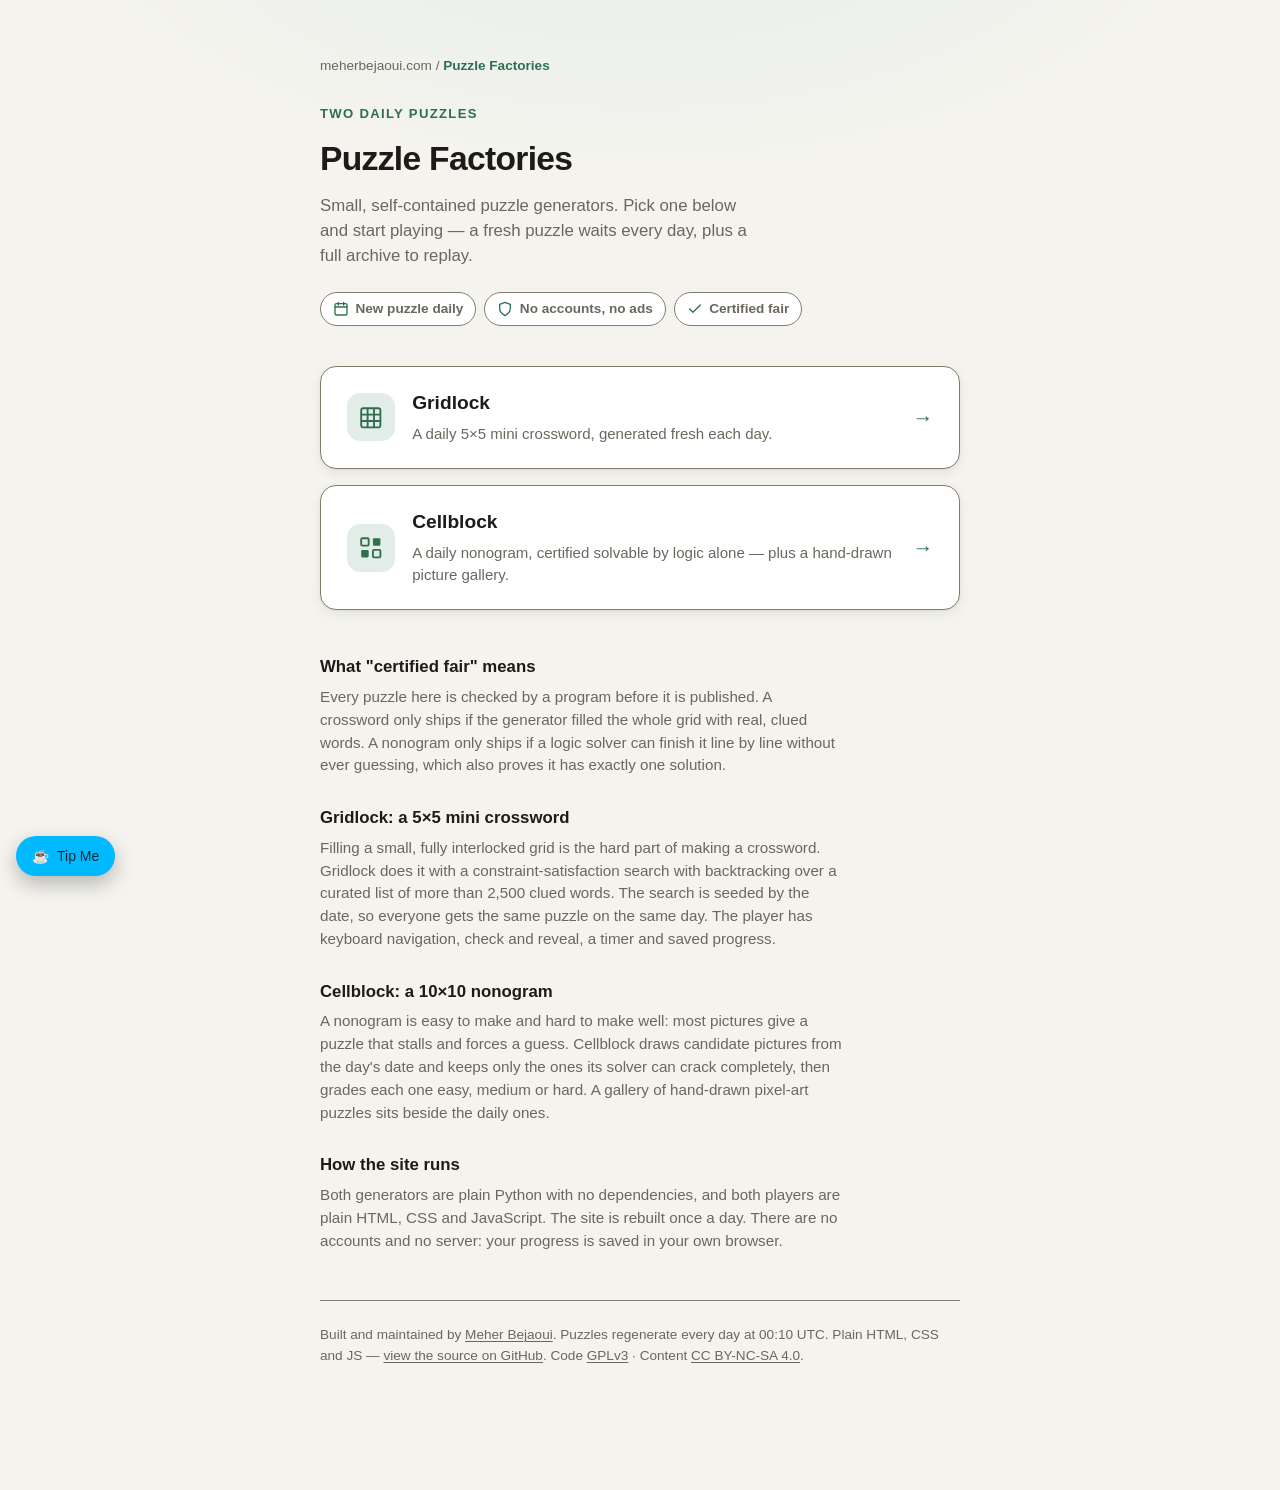
==== index.html @ 280caa53 "Give every page readable text before the player mounts Puzzle pages shipped as an empty mount point " ====
<!doctype html>
<html lang="en">
<head>
<meta charset="utf-8">
<meta name="viewport" content="width=device-width, initial-scale=1">
<meta name="description" content="Two small daily-puzzle generators — a mini crossword and a nonogram — with certified-fair archives. No accounts, no ads.">
<meta name="referrer" content="strict-origin-when-cross-origin">
<meta http-equiv="Content-Security-Policy" content="default-src 'none'; script-src 'self' 'unsafe-inline' https://ko-fi.com https://*.ko-fi.com; style-src 'self' 'unsafe-inline' https://ko-fi.com https://*.ko-fi.com; font-src https://ko-fi.com https://*.ko-fi.com; img-src 'self' data: https://ko-fi.com https://*.ko-fi.com; frame-src https://ko-fi.com https://*.ko-fi.com; connect-src https://ko-fi.com https://*.ko-fi.com; base-uri 'none'; form-action 'none';">
<title>Puzzle Factories</title>
<style>
  :root {
    color-scheme: light dark;
    --bg: #f4f3ee;
    --surface: #ffffff;
    --border: #847d6c;
    --text: #1c1b18;
    --text-muted: #6b675e;
    --accent: #2f6f4f;
    --accent-soft: #e3ede7;
    --accent-contrast: #ffffff;
    --focus: #1a5c3a;
    --shadow: 0 1px 2px rgba(28, 27, 24, 0.06), 0 4px 12px rgba(28, 27, 24, 0.07);
    --shadow-hover: 0 2px 4px rgba(28, 27, 24, 0.08), 0 10px 24px rgba(28, 27, 24, 0.1);
  }

  @media (prefers-color-scheme: dark) {
    :root {
      --bg: #17181a;
      --surface: #201f22;
      --border: #777265;
      --text: #f4f3ef;
      --text-muted: #b7b3a8;
      --accent: #7fd4a6;
      --accent-soft: #1e3129;
      --accent-contrast: #08130d;
      --focus: #8fe0b3;
      --shadow: 0 1px 2px rgba(0, 0, 0, 0.4), 0 4px 16px rgba(0, 0, 0, 0.35);
      --shadow-hover: 0 2px 6px rgba(0, 0, 0, 0.45), 0 14px 32px rgba(0, 0, 0, 0.4);
    }
  }

  * {
    box-sizing: border-box;
  }

  body {
    font-family: -apple-system, BlinkMacSystemFont, "Segoe UI", Roboto, Helvetica, Arial,
      sans-serif;
    line-height: 1.5;
    max-width: 680px;
    margin: 0 auto;
    padding: 3.5rem 1.25rem 3rem;
    color: var(--text);
    background:
      radial-gradient(ellipse 900px 480px at 50% -10%, var(--accent-soft), transparent 65%),
      var(--bg);
  }

  :focus-visible {
    outline: 3px solid var(--focus);
    outline-offset: 2px;
    border-radius: 2px;
  }

  .eyebrow {
    display: block;
    color: var(--accent);
    font-size: 0.82rem;
    font-weight: 700;
    text-transform: uppercase;
    letter-spacing: 0.1em;
    margin-bottom: 0.6rem;
  }

  h1 {
    font-size: 2.1rem;
    font-weight: 800;
    letter-spacing: -0.02em;
    margin: 0 0 0.55rem;
  }

  p.lede {
    color: var(--text-muted);
    margin-top: 0;
    margin-bottom: 1.5rem;
    font-size: 1.05rem;
    max-width: 46ch;
  }

  .features {
    display: flex;
    flex-wrap: wrap;
    gap: 0.5rem;
    list-style: none;
    padding: 0;
    margin: 0 0 2.5rem;
  }

  .features li {
    display: inline-flex;
    align-items: center;
    gap: 0.4rem;
    padding: 0.35rem 0.75rem;
    border-radius: 999px;
    background: var(--surface);
    border: 1px solid var(--border);
    color: var(--text-muted);
    font-size: 0.85rem;
    font-weight: 600;
  }

  .features svg {
    width: 1rem;
    height: 1rem;
    color: var(--accent);
    flex: 0 0 auto;
  }

  .cards {
    display: grid;
    gap: 1rem;
  }

  a.card {
    display: flex;
    align-items: center;
    gap: 1.1rem;
    padding: 1.4rem 1.6rem;
    border: 1px solid var(--border);
    border-radius: 1rem;
    text-decoration: none;
    color: inherit;
    background: var(--surface);
    box-shadow: var(--shadow);
    transition: border-color 0.15s ease, transform 0.15s ease, box-shadow 0.15s ease;
  }

  a.card:hover {
    border-color: var(--accent);
    transform: translateY(-2px);
    box-shadow: var(--shadow-hover);
  }

  a.card:hover .card-arrow {
    transform: translateX(3px);
  }

  @media (prefers-reduced-motion: reduce) {
    a.card,
    .card-arrow {
      transition: none;
    }

    a.card:hover {
      transform: none;
    }
  }

  .card-icon {
    flex: 0 0 auto;
    width: 3rem;
    height: 3rem;
    display: flex;
    align-items: center;
    justify-content: center;
    border-radius: 0.85rem;
    background: var(--accent-soft);
    color: var(--accent);
  }

  .card-icon svg {
    width: 1.6rem;
    height: 1.6rem;
  }

  a.card .card-body {
    flex: 1 1 auto;
    min-width: 0;
  }

  a.card h2 {
    margin: 0 0 0.3rem;
    font-size: 1.2rem;
    font-weight: 700;
    color: var(--text);
  }

  a.card p {
    margin: 0;
    font-size: 0.94rem;
    color: var(--text-muted);
  }

  .card-arrow {
    flex: 0 0 auto;
    color: var(--accent);
    font-size: 1.3rem;
    transition: transform 0.15s ease;
  }

  .about {
    margin-top: 2.75rem;
  }

  .about h2 {
    font-size: 1.05rem;
    font-weight: 700;
    margin: 1.75rem 0 0.4rem;
  }

  .about p {
    margin: 0 0 0.75rem;
    color: var(--text-muted);
    font-size: 0.95rem;
    max-width: 62ch;
  }

  footer {
    margin-top: 3rem;
    padding-top: 1.5rem;
    border-top: 1px solid var(--border);
    color: var(--text-muted);
    font-size: 0.85rem;
  }

  footer a {
    color: var(--text-muted);
    text-decoration: underline;
    text-underline-offset: 2px;
  }

  footer a:hover {
    color: var(--accent);
  }

  .pf-crumbs {
    font-size: 0.85rem;
    margin-bottom: 1.75rem;
    color: var(--text-muted);
  }

  .pf-crumbs a {
    color: var(--text-muted);
    text-decoration: none;
    padding: 0.2rem 0.3rem;
    margin: -0.2rem -0.3rem;
    border-radius: 0.3rem;
  }

  .pf-crumbs a:hover {
    text-decoration: underline;
  }

  .pf-crumbs a.current {
    color: var(--accent);
    font-weight: 600;
  }
</style>
</head>
<body>
<nav class="pf-crumbs" aria-label="Breadcrumb">
  <a href="https://www.meherbejaoui.com/">meherbejaoui.com</a>
  <span aria-hidden="true">/</span>
  <a href="./" class="current">Puzzle Factories</a>
</nav>
<span class="eyebrow">Two daily puzzles</span>
<h1>Puzzle Factories</h1>
<p class="lede">Small, self-contained puzzle generators. Pick one below and start playing &mdash; a fresh puzzle waits every day, plus a full archive to replay.</p>
<ul class="features">
  <li>
    <svg viewBox="0 0 24 24" fill="none" stroke="currentColor" stroke-width="2" stroke-linecap="round" stroke-linejoin="round" aria-hidden="true">
      <rect x="3" y="4" width="18" height="17" rx="2"></rect>
      <path d="M3 9h18M8 2v4M16 2v4"></path>
    </svg>
    New puzzle daily
  </li>
  <li>
    <svg viewBox="0 0 24 24" fill="none" stroke="currentColor" stroke-width="2" stroke-linecap="round" stroke-linejoin="round" aria-hidden="true">
      <path d="M12 2 4 5v6c0 5 3.4 8.5 8 11 4.6-2.5 8-6 8-11V5z"></path>
    </svg>
    No accounts, no ads
  </li>
  <li>
    <svg viewBox="0 0 24 24" fill="none" stroke="currentColor" stroke-width="2" stroke-linecap="round" stroke-linejoin="round" aria-hidden="true">
      <path d="M20 6 9 17l-5-5"></path>
    </svg>
    Certified fair
  </li>
</ul>
<div class="cards">
  <a class="card" href="gridlock/">
    <span class="card-icon">
      <svg viewBox="0 0 24 24" fill="none" stroke="currentColor" stroke-width="1.75" aria-hidden="true">
        <rect x="3" y="3" width="18" height="18" rx="2"></rect>
        <path d="M3 9h18M3 15h18M9 3v18M15 3v18"></path>
      </svg>
    </span>
    <span class="card-body">
      <h2>Gridlock</h2>
      <p>A daily 5&times;5 mini crossword, generated fresh each day.</p>
    </span>
    <span class="card-arrow" aria-hidden="true">&rarr;</span>
  </a>
  <a class="card" href="cellblock/">
    <span class="card-icon">
      <svg viewBox="0 0 24 24" fill="none" stroke="currentColor" stroke-width="1.75" aria-hidden="true">
        <rect x="3" y="3" width="7" height="7" rx="1"></rect>
        <rect x="14" y="3" width="7" height="7" rx="1" fill="currentColor" stroke="none"></rect>
        <rect x="3" y="14" width="7" height="7" rx="1" fill="currentColor" stroke="none"></rect>
        <rect x="14" y="14" width="7" height="7" rx="1"></rect>
      </svg>
    </span>
    <span class="card-body">
      <h2>Cellblock</h2>
      <p>A daily nonogram, certified solvable by logic alone &mdash; plus a hand-drawn picture gallery.</p>
    </span>
    <span class="card-arrow" aria-hidden="true">&rarr;</span>
  </a>
</div>
<section class="about">
  <h2>What "certified fair" means</h2>
  <p>Every puzzle here is checked by a program before it is published. A crossword
  only ships if the generator filled the whole grid with real, clued words. A nonogram
  only ships if a logic solver can finish it line by line without ever guessing, which
  also proves it has exactly one solution.</p>
  <h2>Gridlock: a 5&times;5 mini crossword</h2>
  <p>Filling a small, fully interlocked grid is the hard part of making a crossword.
  Gridlock does it with a constraint-satisfaction search with backtracking over a curated
  list of more than 2,500 clued words. The search is seeded by the date, so everyone gets
  the same puzzle on the same day. The player has keyboard navigation, check and reveal,
  a timer and saved progress.</p>
  <h2>Cellblock: a 10&times;10 nonogram</h2>
  <p>A nonogram is easy to make and hard to make well: most pictures give a puzzle that
  stalls and forces a guess. Cellblock draws candidate pictures from the day's date and
  keeps only the ones its solver can crack completely, then grades each one easy, medium
  or hard. A gallery of hand-drawn pixel-art puzzles sits beside the daily ones.</p>
  <h2>How the site runs</h2>
  <p>Both generators are plain Python with no dependencies, and both players are plain
  HTML, CSS and JavaScript. The site is rebuilt once a day. There are no accounts and no
  server: your progress is saved in your own browser.</p>
</section>
<footer>
  Built and maintained by <a href="https://www.meherbejaoui.com/">Meher Bejaoui</a>.
  Puzzles regenerate every day at 00:10 UTC. Plain HTML, CSS and JS &mdash;
  <a href="https://github.com/meherbejaoui/puzzlefactory">view the source on GitHub</a>.
  Code <a href="LICENSE">GPLv3</a> &middot; Content <a href="LICENSE-CONTENT.md">CC BY-NC-SA 4.0</a>.
</footer>
<script>
(function () {
  // Click-to-load "Tip Me" Ko-fi button, matching the one on meherbejaoui.com
  // and its other sub-sites. Nothing from Ko-fi loads until this placeholder
  // is clicked -- it is ours, costs nothing, and sets no cookie. On click it
  // injects Ko-fi's real overlay-widget.js and calls kofiWidgetOverlay.draw(),
  // which renders Ko-fi's own floating button in roughly the same spot; this
  // placeholder then removes itself.
  var KOFI_RESERVED_HEIGHT = 76;

  function init() {
    var btn = document.createElement("button");
    btn.type = "button";
    btn.id = "kofi-float-trigger";
    btn.setAttribute("aria-label", "Support me on Ko-fi");
    btn.style.position = "fixed";
    btn.style.left = "16px";
    btn.style.bottom = "24px";
    btn.style.zIndex = "40";
    btn.style.display = "flex";
    btn.style.alignItems = "center";
    btn.style.gap = "8px";
    btn.style.borderRadius = "999px";
    btn.style.border = "none";
    btn.style.padding = "12px 16px";
    btn.style.fontFamily = "-apple-system, BlinkMacSystemFont, 'Segoe UI', Roboto, Helvetica, Arial, sans-serif";
    btn.style.fontSize = "14px";
    btn.style.fontWeight = "500";
    // Dark navy on the #00b9fe brand blue: ~6.7:1 contrast, passes WCAG AA.
    btn.style.color = "#0a2a33";
    btn.style.background = "#00b9fe";
    btn.style.boxShadow = "0 8px 20px rgba(0,0,0,.25)";
    btn.style.cursor = "pointer";

    var icon = document.createElement("span");
    icon.setAttribute("aria-hidden", "true");
    icon.textContent = "☕";
    var label = document.createElement("span");
    label.textContent = "Tip Me";
    btn.appendChild(icon);
    btn.appendChild(label);

    var spacer = document.createElement("div");
    spacer.setAttribute("aria-hidden", "true");
    spacer.style.height = KOFI_RESERVED_HEIGHT + "px";

    var loading = false;
    btn.addEventListener("click", function () {
      if (loading) return;
      loading = true;
      btn.disabled = true;
      btn.style.cursor = "wait";

      var script = document.createElement("script");
      script.src = "https://storage.ko-fi.com/cdn/scripts/overlay-widget.js";
      script.referrerPolicy = "strict-origin-when-cross-origin";
      script.onload = function () {
        var overlay = window.kofiWidgetOverlay;
        var drew = false;
        if (overlay && typeof overlay.draw === "function") {
          try {
            overlay.draw("meherbejaoui", {
              type: "floating-chat",
              "floating-chat.donateButton.text": "Tip Me",
              "floating-chat.donateButton.background-color": "#00b9fe",
              "floating-chat.donateButton.text-color": "#fff"
            });
            drew = true;
          } catch (err) {
            drew = false;
          }
        }
        if (drew) {
          btn.remove();
        } else {
          // Ko-fi's script loaded but never exposed a usable overlay API
          // (e.g. an ad/tracker blocker stripped or stubbed it out), or
          // draw() itself threw. Leave the trigger clickable instead of
          // getting stuck disabled or silently vanishing.
          loading = false;
          btn.disabled = false;
          btn.style.cursor = "pointer";
        }
        script.remove();
      };
      script.onerror = function () {
        loading = false;
        btn.disabled = false;
        btn.style.cursor = "pointer";
        script.remove();
      };
      document.body.appendChild(script);
    });

    document.body.appendChild(btn);
    document.body.appendChild(spacer);
  }

  if (document.readyState === "loading") {
    document.addEventListener("DOMContentLoaded", init);
  } else {
    init();
  }
})();
</script>
</body>
</html>
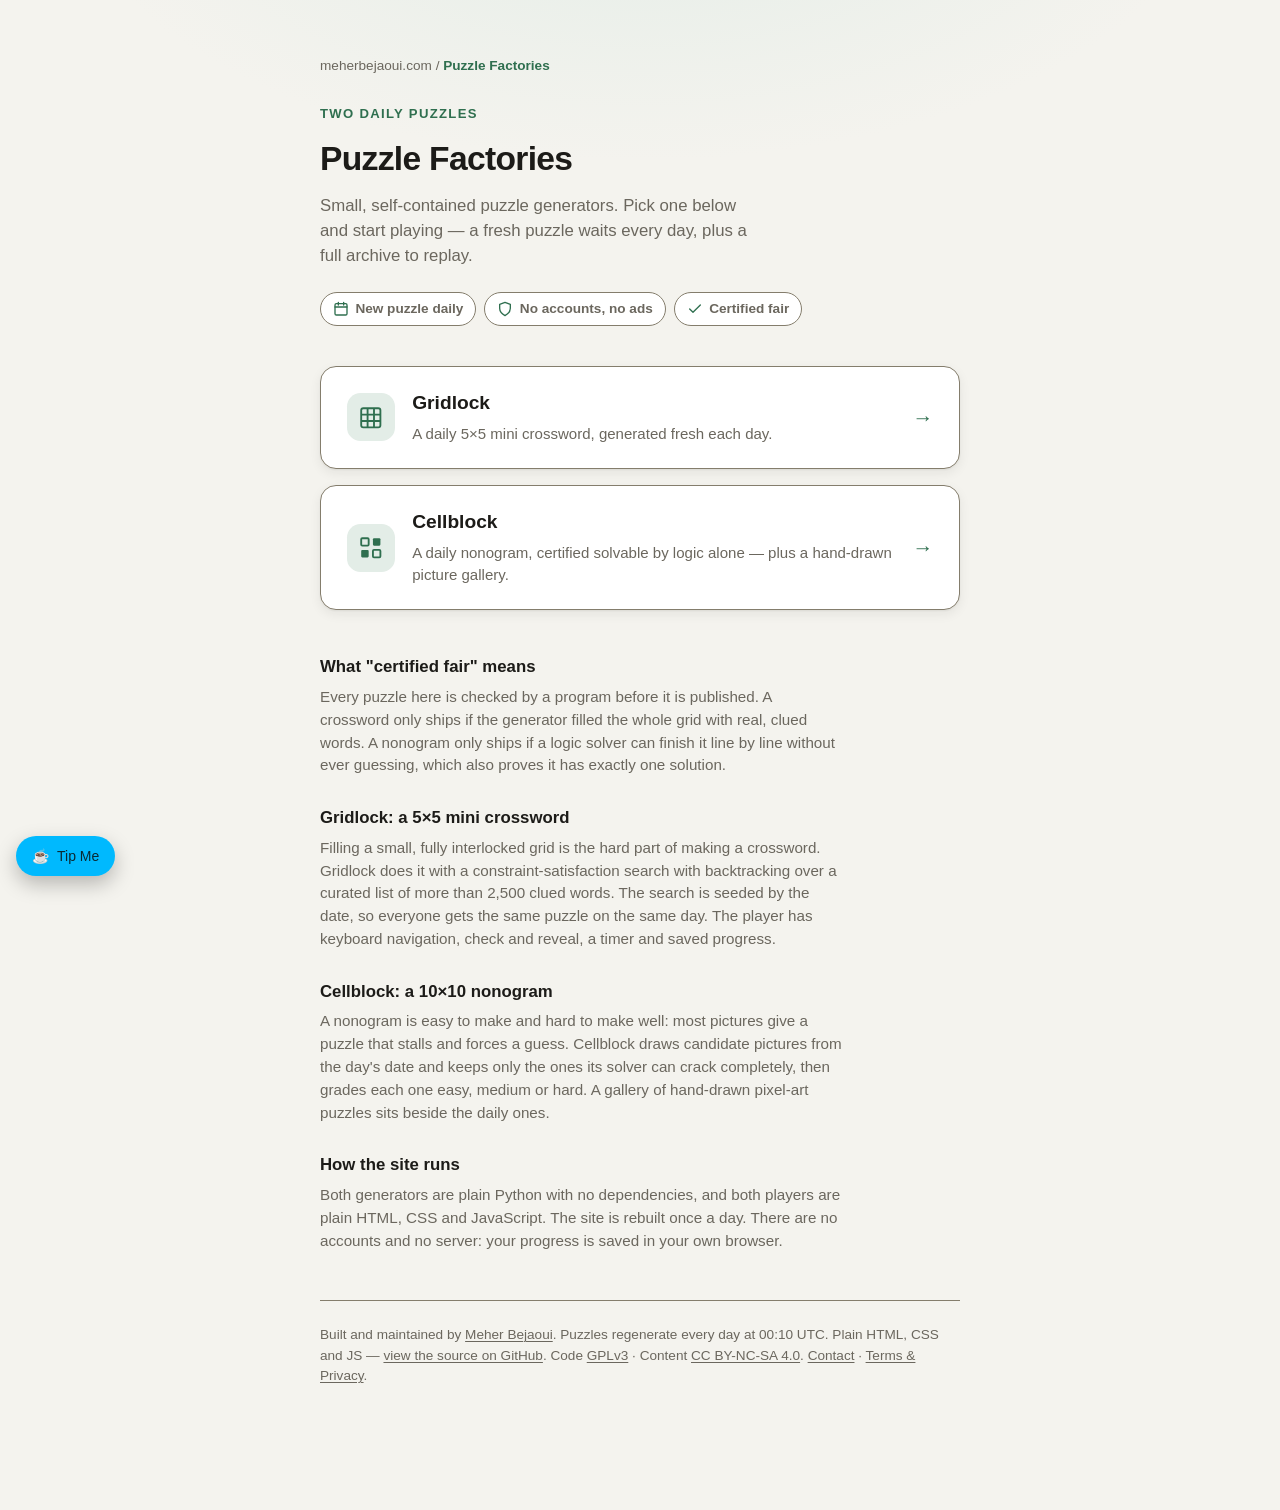
==== commit 7a0b1430: "Add footer links to Contact and Terms, and publish a sitemap Footer: no page linked to the main site" ====
--- a/index.html
+++ b/index.html
@@ -344,6 +344,7 @@
   Puzzles regenerate every day at 00:10 UTC. Plain HTML, CSS and JS &mdash;
   <a href="https://github.com/meherbejaoui/puzzlefactory">view the source on GitHub</a>.
   Code <a href="LICENSE">GPLv3</a> &middot; Content <a href="LICENSE-CONTENT.md">CC BY-NC-SA 4.0</a>.
+  <a href="https://www.meherbejaoui.com/contact/">Contact</a> &middot; <a href="https://www.meherbejaoui.com/terms/">Terms &amp; Privacy</a>.
 </footer>
 <script>
 (function () {
